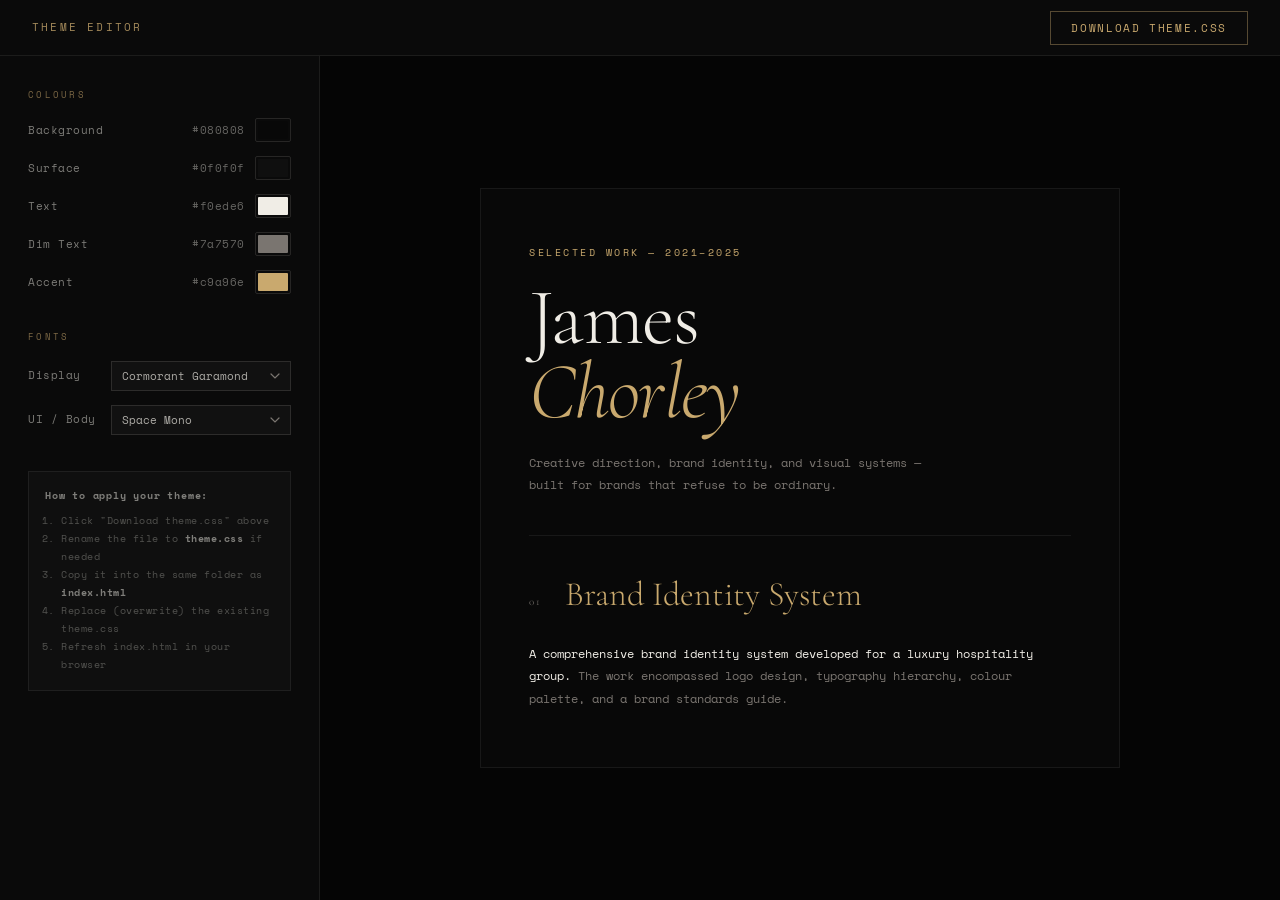
==== editor.html @ 2ec9a250 "Extract CSS into style.css + theme.css, add visual theme editor - Move all CSS out of index.html inl" ====
<!DOCTYPE html>
<html lang="en">
<head>
  <meta charset="UTF-8" />
  <meta name="viewport" content="width=device-width, initial-scale=1.0" />
  <title>Theme Editor — Portfolio</title>
  <link id="theme-link" rel="stylesheet" href="theme.css" />
  <link id="preview-fonts-link" rel="stylesheet" href="" />
  <style>
    *, *::before, *::after { box-sizing: border-box; margin: 0; padding: 0; }

    body {
      background: #0a0a0a;
      color: #d0cdc6;
      font-family: 'Space Mono', monospace, monospace;
      font-size: 12px;
      line-height: 1.6;
      min-height: 100vh;
    }

    /* ── Header ── */
    #editor-header {
      height: 56px;
      display: flex;
      align-items: center;
      justify-content: space-between;
      padding: 0 32px;
      border-bottom: 1px solid rgba(240,237,230,0.08);
      position: sticky;
      top: 0;
      z-index: 10;
      background: #0a0a0a;
    }

    #editor-header h1 {
      font-size: 11px;
      letter-spacing: 0.2em;
      text-transform: uppercase;
      color: rgba(201,169,110,0.8);
      font-weight: 400;
    }

    #btn-download {
      background: none;
      border: 1px solid rgba(201,169,110,0.4);
      color: #c9a96e;
      cursor: pointer;
      font-family: inherit;
      font-size: 11px;
      letter-spacing: 0.15em;
      text-transform: uppercase;
      padding: 8px 20px;
      transition: background 0.2s, border-color 0.2s;
    }
    #btn-download:hover {
      background: rgba(201,169,110,0.08);
      border-color: #c9a96e;
    }

    /* ── Layout ── */
    #editor-body {
      display: grid;
      grid-template-columns: 320px 1fr;
      height: calc(100vh - 56px);
    }

    /* ── Controls panel ── */
    #controls {
      border-right: 1px solid rgba(240,237,230,0.08);
      padding: 32px 28px;
      overflow-y: auto;
    }

    .control-section {
      margin-bottom: 36px;
    }

    .control-section-label {
      font-size: 9px;
      letter-spacing: 0.25em;
      text-transform: uppercase;
      color: rgba(201,169,110,0.6);
      margin-bottom: 16px;
    }

    .control-row {
      display: flex;
      align-items: center;
      justify-content: space-between;
      margin-bottom: 14px;
    }

    .control-label {
      font-size: 11px;
      color: rgba(240,237,230,0.5);
      letter-spacing: 0.05em;
    }

    .color-swatch-wrap {
      display: flex;
      align-items: center;
      gap: 10px;
    }

    .color-hex {
      font-size: 11px;
      color: rgba(240,237,230,0.4);
      letter-spacing: 0.05em;
      width: 56px;
      text-align: right;
    }

    input[type="color"] {
      width: 36px;
      height: 24px;
      border: 1px solid rgba(240,237,230,0.12);
      border-radius: 2px;
      background: none;
      cursor: pointer;
      padding: 2px;
    }
    input[type="color"]::-webkit-color-swatch-wrapper { padding: 0; }
    input[type="color"]::-webkit-color-swatch { border: none; border-radius: 1px; }

    select {
      background: #111;
      border: 1px solid rgba(240,237,230,0.12);
      color: rgba(240,237,230,0.7);
      font-family: inherit;
      font-size: 11px;
      padding: 6px 10px;
      cursor: pointer;
      width: 180px;
      appearance: none;
      -webkit-appearance: none;
      background-image: url("data:image/svg+xml,%3Csvg xmlns='http://www.w3.org/2000/svg' width='10' height='6' viewBox='0 0 10 6'%3E%3Cpath d='M1 1l4 4 4-4' stroke='%237a7570' stroke-width='1.2' fill='none' stroke-linecap='round'/%3E%3C/svg%3E");
      background-repeat: no-repeat;
      background-position: right 10px center;
    }
    select:focus { outline: 1px solid rgba(201,169,110,0.4); }

    /* ── Instructions ── */
    #instructions {
      margin-top: 8px;
      padding: 16px;
      border: 1px solid rgba(240,237,230,0.07);
      background: rgba(240,237,230,0.02);
    }

    #instructions p {
      font-size: 10px;
      letter-spacing: 0.08em;
      color: rgba(240,237,230,0.35);
      margin-bottom: 6px;
    }
    #instructions p:last-child { margin-bottom: 0; }
    #instructions strong {
      color: rgba(240,237,230,0.5);
    }
    #instructions ol {
      margin: 8px 0 0 16px;
    }
    #instructions li {
      font-size: 10px;
      letter-spacing: 0.05em;
      color: rgba(240,237,230,0.3);
      line-height: 1.8;
    }

    /* ── Preview panel ── */
    #preview-wrap {
      overflow-y: auto;
      display: flex;
      align-items: center;
      justify-content: center;
      padding: 48px;
      background: #050505;
    }

    #preview {
      width: 100%;
      max-width: 640px;
      padding: 56px 48px;
      background: var(--preview-bg, #080808);
      border: 1px solid var(--preview-border, rgba(240,237,230,0.07));
    }

    /* Preview elements — all use CSS vars set on #preview */
    .pv-eyebrow {
      font-size: 10px;
      letter-spacing: 0.25em;
      text-transform: uppercase;
      color: var(--preview-gold, #c9a96e);
      margin-bottom: 20px;
      font-family: var(--preview-font-ui, 'Space Mono', monospace);
    }

    .pv-name {
      font-family: var(--preview-font-display, 'Cormorant Garamond', serif);
      font-size: clamp(42px, 7vw, 80px);
      font-weight: 300;
      line-height: 0.92;
      letter-spacing: -0.02em;
      color: var(--preview-text, #f0ede6);
      margin-bottom: 24px;
    }
    .pv-name em {
      font-style: italic;
      color: var(--preview-gold, #c9a96e);
    }

    .pv-tagline {
      font-family: var(--preview-font-ui, 'Space Mono', monospace);
      font-size: 12px;
      line-height: 1.8;
      color: var(--preview-text-dim, #7a7570);
      max-width: 400px;
      margin-bottom: 40px;
    }

    .pv-divider {
      border: none;
      border-top: 1px solid var(--preview-border, rgba(240,237,230,0.07));
      margin: 32px 0;
    }

    .pv-project-row {
      display: flex;
      align-items: baseline;
      gap: 24px;
    }

    .pv-num {
      font-family: var(--preview-font-display, 'Cormorant Garamond', serif);
      font-size: 11px;
      letter-spacing: 0.15em;
      color: var(--preview-text-dim, #7a7570);
      font-weight: 300;
    }

    .pv-title {
      font-family: var(--preview-font-display, 'Cormorant Garamond', serif);
      font-size: clamp(22px, 3.5vw, 34px);
      font-weight: 300;
      color: var(--preview-gold, #c9a96e);
    }

    .pv-body {
      font-family: var(--preview-font-ui, 'Space Mono', monospace);
      font-size: 12px;
      line-height: 1.9;
      color: var(--preview-text, #f0ede6);
      margin-top: 20px;
    }
    .pv-body span {
      color: var(--preview-text-dim, #7a7570);
    }
  </style>
</head>
<body>

  <header id="editor-header">
    <h1>Theme Editor</h1>
    <button id="btn-download" onclick="downloadTheme()">Download theme.css</button>
  </header>

  <div id="editor-body">

    <!-- ── Controls ── -->
    <aside id="controls">

      <div class="control-section">
        <div class="control-section-label">Colours</div>

        <div class="control-row">
          <span class="control-label">Background</span>
          <div class="color-swatch-wrap">
            <span class="color-hex" id="hex-bg"></span>
            <input type="color" id="picker-bg" oninput="onColorChange('bg', this.value)" />
          </div>
        </div>

        <div class="control-row">
          <span class="control-label">Surface</span>
          <div class="color-swatch-wrap">
            <span class="color-hex" id="hex-bg-surface"></span>
            <input type="color" id="picker-bg-surface" oninput="onColorChange('bgSurface', this.value)" />
          </div>
        </div>

        <div class="control-row">
          <span class="control-label">Text</span>
          <div class="color-swatch-wrap">
            <span class="color-hex" id="hex-text"></span>
            <input type="color" id="picker-text" oninput="onColorChange('text', this.value)" />
          </div>
        </div>

        <div class="control-row">
          <span class="control-label">Dim Text</span>
          <div class="color-swatch-wrap">
            <span class="color-hex" id="hex-text-dim"></span>
            <input type="color" id="picker-text-dim" oninput="onColorChange('textDim', this.value)" />
          </div>
        </div>

        <div class="control-row">
          <span class="control-label">Accent</span>
          <div class="color-swatch-wrap">
            <span class="color-hex" id="hex-gold"></span>
            <input type="color" id="picker-gold" oninput="onColorChange('gold', this.value)" />
          </div>
        </div>
      </div>

      <div class="control-section">
        <div class="control-section-label">Fonts</div>

        <div class="control-row">
          <span class="control-label">Display</span>
          <select id="display-font" onchange="onFontChange()">
            <option value="Cormorant Garamond">Cormorant Garamond</option>
            <option value="Playfair Display">Playfair Display</option>
            <option value="EB Garamond">EB Garamond</option>
            <option value="DM Serif Display">DM Serif Display</option>
            <option value="Libre Baskerville">Libre Baskerville</option>
          </select>
        </div>

        <div class="control-row">
          <span class="control-label">UI / Body</span>
          <select id="ui-font" onchange="onFontChange()">
            <option value="Space Mono">Space Mono</option>
            <option value="JetBrains Mono">JetBrains Mono</option>
            <option value="IBM Plex Mono">IBM Plex Mono</option>
            <option value="Fira Code">Fira Code</option>
            <option value="Courier Prime">Courier Prime</option>
          </select>
        </div>
      </div>

      <div id="instructions">
        <p><strong>How to apply your theme:</strong></p>
        <ol>
          <li>Click "Download theme.css" above</li>
          <li>Rename the file to <strong>theme.css</strong> if needed</li>
          <li>Copy it into the same folder as <strong>index.html</strong></li>
          <li>Replace (overwrite) the existing theme.css</li>
          <li>Refresh index.html in your browser</li>
        </ol>
      </div>

    </aside>

    <!-- ── Preview ── -->
    <main id="preview-wrap">
      <div id="preview">
        <p class="pv-eyebrow">Selected Work — 2021–2025</p>
        <h1 class="pv-name">James<br><em>Chorley</em></h1>
        <p class="pv-tagline">Creative direction, brand identity, and visual systems — built for brands that refuse to be ordinary.</p>
        <hr class="pv-divider" />
        <div class="pv-project-row">
          <span class="pv-num">01</span>
          <span class="pv-title">Brand Identity System</span>
        </div>
        <p class="pv-body">A comprehensive brand identity system developed for a luxury hospitality group. <span>The work encompassed logo design, typography hierarchy, colour palette, and a brand standards guide.</span></p>
      </div>
    </main>

  </div>

  <script>
    /* ── Font data ──────────────────────────────────────────────── */
    const DISPLAY_FONTS = [
      { name: 'Cormorant Garamond', stack: "'Cormorant Garamond', serif",
        url: 'family=Cormorant+Garamond:ital,wght@0,300;0,400;0,500;0,600;1,300;1,400' },
      { name: 'Playfair Display',   stack: "'Playfair Display', serif",
        url: 'family=Playfair+Display:ital,wght@0,300;0,400;0,500;0,600;1,400' },
      { name: 'EB Garamond',        stack: "'EB Garamond', serif",
        url: 'family=EB+Garamond:ital,wght@0,300;0,400;0,500;1,400' },
      { name: 'DM Serif Display',   stack: "'DM Serif Display', serif",
        url: 'family=DM+Serif+Display:ital,wght@0,400;1,400' },
      { name: 'Libre Baskerville',  stack: "'Libre Baskerville', serif",
        url: 'family=Libre+Baskerville:wght@400;700' },
    ];

    const UI_FONTS = [
      { name: 'Space Mono',     stack: "'Space Mono', monospace",
        url: 'family=Space+Mono:ital,wght@0,400;0,700;1,400' },
      { name: 'JetBrains Mono', stack: "'JetBrains Mono', monospace",
        url: 'family=JetBrains+Mono:ital,wght@0,300;0,400;0,700' },
      { name: 'IBM Plex Mono',  stack: "'IBM Plex Mono', monospace",
        url: 'family=IBM+Plex+Mono:ital,wght@0,300;0,400;0,700' },
      { name: 'Fira Code',      stack: "'Fira Code', monospace",
        url: 'family=Fira+Code:wght@300;400;700' },
      { name: 'Courier Prime',  stack: "'Courier Prime', monospace",
        url: 'family=Courier+Prime:wght@400;700' },
    ];

    /* ── State ──────────────────────────────────────────────────── */
    const state = {
      bg:        '#080808',
      bgSurface: '#0f0f0f',
      text:      '#f0ede6',
      textDim:   '#7a7570',
      gold:      '#c9a96e',
      displayFont: 'Cormorant Garamond',
      uiFont:      'Space Mono',
    };

    /* ── Utilities ──────────────────────────────────────────────── */
    function rgbToHex(rgb) {
      if (!rgb) return null;
      // Handle hex already
      if (rgb.startsWith('#')) return rgb.toLowerCase();
      const m = rgb.match(/\d+/g);
      if (!m || m.length < 3) return null;
      return '#' + m.slice(0, 3).map(n => parseInt(n).toString(16).padStart(2, '0')).join('');
    }

    function hexToRgba(hex, alpha) {
      const r = parseInt(hex.slice(1, 3), 16);
      const g = parseInt(hex.slice(3, 5), 16);
      const b = parseInt(hex.slice(5, 7), 16);
      return `rgba(${r}, ${g}, ${b}, ${alpha})`;
    }

    function extractFontName(val) {
      // e.g. "'Cormorant Garamond', serif" → "Cormorant Garamond"
      const m = val.match(/['"]([^'"]+)['"]/);
      return m ? m[1] : val;
    }

    function setPickerValue(pickerId, hex) {
      const el = document.getElementById(pickerId);
      if (el && hex) el.value = hex;
    }

    function setHexLabel(labelId, hex) {
      const el = document.getElementById(labelId);
      if (el && hex) el.textContent = hex;
    }

    function setDropdownValue(selectId, name) {
      const el = document.getElementById(selectId);
      if (!el) return;
      for (let i = 0; i < el.options.length; i++) {
        if (el.options[i].value === name) { el.selectedIndex = i; return; }
      }
    }

    function getFont(list, name) {
      return list.find(f => f.name === name) || list[0];
    }

    /* ── Read theme on load ─────────────────────────────────────── */
    window.addEventListener('load', () => {
      const cs = getComputedStyle(document.documentElement);

      const readColor = (token, fallback) => {
        const raw = cs.getPropertyValue(token).trim();
        return rgbToHex(raw) || fallback;
      };

      state.bg        = readColor('--bg',         '#080808');
      state.bgSurface = readColor('--bg-surface',  '#0f0f0f');
      state.text      = readColor('--text',         '#f0ede6');
      state.textDim   = readColor('--text-dim',     '#7a7570');
      state.gold      = readColor('--gold',         '#c9a96e');

      const displayRaw = cs.getPropertyValue('--font-display').trim();
      const uiRaw      = cs.getPropertyValue('--font-ui').trim();
      state.displayFont = displayRaw ? extractFontName(displayRaw) : 'Cormorant Garamond';
      state.uiFont      = uiRaw      ? extractFontName(uiRaw)      : 'Space Mono';

      // Push to pickers
      setPickerValue('picker-bg',         state.bg);
      setPickerValue('picker-bg-surface', state.bgSurface);
      setPickerValue('picker-text',       state.text);
      setPickerValue('picker-text-dim',   state.textDim);
      setPickerValue('picker-gold',       state.gold);

      setDropdownValue('display-font', state.displayFont);
      setDropdownValue('ui-font',      state.uiFont);

      updatePreview();
    });

    /* ── Event handlers ─────────────────────────────────────────── */
    function onColorChange(key, value) {
      state[key] = value;
      setHexLabel('hex-' + { bg:'bg', bgSurface:'bg-surface', text:'text', textDim:'text-dim', gold:'gold' }[key], value);
      updatePreview();
    }

    function onFontChange() {
      state.displayFont = document.getElementById('display-font').value;
      state.uiFont      = document.getElementById('ui-font').value;
      updatePreview();
    }

    /* ── Update preview ─────────────────────────────────────────── */
    function updatePreview() {
      const pv = document.getElementById('preview');
      const displayFont = getFont(DISPLAY_FONTS, state.displayFont);
      const uiFont      = getFont(UI_FONTS,      state.uiFont);

      // Update hex labels alongside pickers
      setHexLabel('hex-bg',         state.bg);
      setHexLabel('hex-bg-surface', state.bgSurface);
      setHexLabel('hex-text',       state.text);
      setHexLabel('hex-text-dim',   state.textDim);
      setHexLabel('hex-gold',       state.gold);

      // Colours on preview element
      pv.style.setProperty('--preview-bg',        state.bg);
      pv.style.setProperty('--preview-text',       state.text);
      pv.style.setProperty('--preview-text-dim',   state.textDim);
      pv.style.setProperty('--preview-gold',       state.gold);
      pv.style.setProperty('--preview-border',     hexToRgba(state.text, 0.07));
      pv.style.setProperty('--preview-gold-dim',   hexToRgba(state.gold, 0.15));

      // Fonts on preview element
      pv.style.setProperty('--preview-font-display', displayFont.stack);
      pv.style.setProperty('--preview-font-ui',      uiFont.stack);

      // Load fonts
      const fontsUrl = 'https://fonts.googleapis.com/css2?' +
        displayFont.url + '&' + uiFont.url + '&display=swap';
      document.getElementById('preview-fonts-link').href = fontsUrl;
    }

    /* ── Download ───────────────────────────────────────────────── */
    function downloadTheme() {
      const displayFont = getFont(DISPLAY_FONTS, state.displayFont);
      const uiFont      = getFont(UI_FONTS,      state.uiFont);

      const css = `/* Generated by Theme Editor */
@import url('https://fonts.googleapis.com/css2?${displayFont.url}&${uiFont.url}&display=swap');

:root {
  /* Fonts */
  --font-display: ${displayFont.stack};
  --font-ui:      ${uiFont.stack};

  /* Core colours */
  --bg:          ${state.bg};
  --bg-surface:  ${state.bgSurface};
  --text:        ${state.text};
  --text-dim:    ${state.textDim};
  --gold:        ${state.gold};

  /* Derived */
  --gold-dim:    ${hexToRgba(state.gold, 0.15)};
  --gold-glow:   ${hexToRgba(state.gold, 0.06)};
  --border:      ${hexToRgba(state.text, 0.07)};

  /* Layout constants */
  --scroll-h:    280px;
  --header-h:    64px;
}
`;

      const blob = new Blob([css], { type: 'text/css' });
      const url  = URL.createObjectURL(blob);
      const a    = document.createElement('a');
      a.href     = url;
      a.download = 'theme.css';
      a.click();
      URL.revokeObjectURL(url);
    }
  </script>
</body>
</html>
---- theme.css ----
/* Generated by Theme Editor — replace this file to retheme the portfolio */
@import url('https://fonts.googleapis.com/css2?family=Cormorant+Garamond:ital,wght@0,300;0,400;0,500;0,600;1,300;1,400&family=Space+Mono:ital,wght@0,400;0,700;1,400&display=swap');

:root {
  /* Fonts */
  --font-display: 'Cormorant Garamond', serif;
  --font-ui:      'Space Mono', monospace;

  /* Core colours */
  --bg:          #080808;
  --bg-surface:  #0f0f0f;
  --text:        #f0ede6;
  --text-dim:    #7a7570;
  --gold:        #c9a96e;

  /* Derived (auto-computed from core colours above) */
  --gold-dim:    rgba(201, 169, 110, 0.15);
  --gold-glow:   rgba(201, 169, 110, 0.06);
  --border:      rgba(240, 237, 230, 0.07);

  /* Layout constants */
  --scroll-h:    280px;
  --header-h:    64px;
}
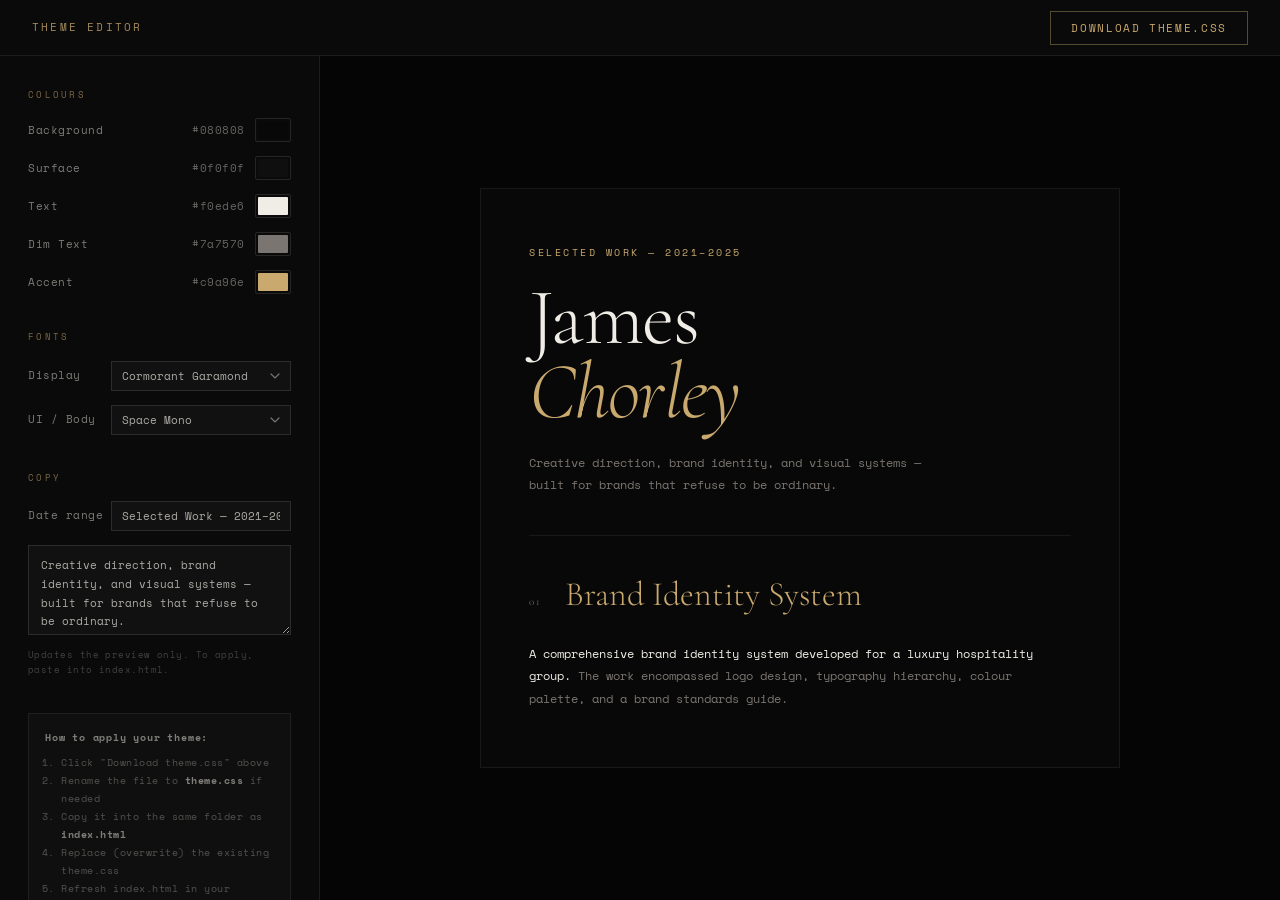
==== commit 2ddeca93: "Expand font options and add copy editing to theme editor - Add Bodoni Moda, Fraunces, Gilda Display " ====
--- a/editor.html
+++ b/editor.html
@@ -110,6 +110,19 @@
       text-align: right;
     }
 
+    input[type="text"] {
+      background: #111;
+      border: 1px solid rgba(240,237,230,0.12);
+      color: rgba(240,237,230,0.7);
+      font-family: inherit;
+      font-size: 11px;
+      padding: 6px 10px;
+      width: 180px;
+    }
+    input[type="text"]:focus {
+      outline: 1px solid rgba(201,169,110,0.4);
+    }
+
     input[type="color"] {
       width: 36px;
       height: 24px;
@@ -139,6 +152,30 @@
     }
     select:focus { outline: 1px solid rgba(201,169,110,0.4); }
 
+    /* ── Copy textarea ── */
+    textarea {
+      background: #111;
+      border: 1px solid rgba(240,237,230,0.12);
+      color: rgba(240,237,230,0.7);
+      font-family: inherit;
+      font-size: 11px;
+      line-height: 1.7;
+      padding: 10px 12px;
+      width: 100%;
+      resize: vertical;
+      min-height: 90px;
+    }
+    textarea:focus {
+      outline: 1px solid rgba(201,169,110,0.4);
+    }
+    .copy-note {
+      margin-top: 8px;
+      font-size: 9px;
+      letter-spacing: 0.05em;
+      color: rgba(240,237,230,0.25);
+      line-height: 1.6;
+    }
+
     /* ── Instructions ── */
     #instructions {
       margin-top: 8px;
@@ -324,6 +361,9 @@
             <option value="EB Garamond">EB Garamond</option>
             <option value="DM Serif Display">DM Serif Display</option>
             <option value="Libre Baskerville">Libre Baskerville</option>
+            <option value="Bodoni Moda">Bodoni Moda</option>
+            <option value="Fraunces">Fraunces</option>
+            <option value="Gilda Display">Gilda Display</option>
           </select>
         </div>
 
@@ -335,8 +375,26 @@
             <option value="IBM Plex Mono">IBM Plex Mono</option>
             <option value="Fira Code">Fira Code</option>
             <option value="Courier Prime">Courier Prime</option>
+            <option value="Roboto Mono">Roboto Mono</option>
+            <option value="Inconsolata">Inconsolata</option>
+            <option value="Source Code Pro">Source Code Pro</option>
+            <option value="Overpass Mono">Overpass Mono</option>
+            <option value="Martian Mono">Martian Mono</option>
+            <option value="Syne Mono">Syne Mono</option>
+            <option value="Anonymous Pro">Anonymous Pro</option>
+            <option value="Share Tech Mono">Share Tech Mono</option>
           </select>
         </div>
+      </div>
+
+      <div class="control-section">
+        <div class="control-section-label">Copy</div>
+        <div class="control-row">
+          <span class="control-label">Date range</span>
+          <input type="text" id="eyebrow-input" oninput="onEyebrowChange()" value="Selected Work — 2021–2025" />
+        </div>
+        <textarea id="tagline-input" oninput="onTaglineChange()" placeholder="Your about / tagline copy…">Creative direction, brand identity, and visual systems — built for brands that refuse to be ordinary.</textarea>
+        <p class="copy-note">Updates the preview only. To apply, paste into index.html.</p>
       </div>
 
       <div id="instructions">
@@ -382,6 +440,12 @@
         url: 'family=DM+Serif+Display:ital,wght@0,400;1,400' },
       { name: 'Libre Baskerville',  stack: "'Libre Baskerville', serif",
         url: 'family=Libre+Baskerville:wght@400;700' },
+      { name: 'Bodoni Moda',        stack: "'Bodoni Moda', serif",
+        url: 'family=Bodoni+Moda:ital,opsz,wght@0,6..96,400;0,6..96,700;1,6..96,400' },
+      { name: 'Fraunces',           stack: "'Fraunces', serif",
+        url: 'family=Fraunces:ital,opsz,wght@0,9..144,300;0,9..144,400;1,9..144,300;1,9..144,400' },
+      { name: 'Gilda Display',      stack: "'Gilda Display', serif",
+        url: 'family=Gilda+Display' },
     ];
 
     const UI_FONTS = [
@@ -395,6 +459,22 @@
         url: 'family=Fira+Code:wght@300;400;700' },
       { name: 'Courier Prime',  stack: "'Courier Prime', monospace",
         url: 'family=Courier+Prime:wght@400;700' },
+      { name: 'Roboto Mono',    stack: "'Roboto Mono', monospace",
+        url: 'family=Roboto+Mono:ital,wght@0,300;0,400;0,700;1,400' },
+      { name: 'Inconsolata',      stack: "'Inconsolata', monospace",
+        url: 'family=Inconsolata:wght@300;400;700' },
+      { name: 'Source Code Pro',  stack: "'Source Code Pro', monospace",
+        url: 'family=Source+Code+Pro:ital,wght@0,300;0,400;0,700;1,400' },
+      { name: 'Overpass Mono',    stack: "'Overpass Mono', monospace",
+        url: 'family=Overpass+Mono:wght@300;400;700' },
+      { name: 'Martian Mono',     stack: "'Martian Mono', monospace",
+        url: 'family=Martian+Mono:wght@300;400;700' },
+      { name: 'Syne Mono',        stack: "'Syne Mono', monospace",
+        url: 'family=Syne+Mono' },
+      { name: 'Anonymous Pro',    stack: "'Anonymous Pro', monospace",
+        url: 'family=Anonymous+Pro:ital,wght@0,400;0,700;1,400' },
+      { name: 'Share Tech Mono',  stack: "'Share Tech Mono', monospace",
+        url: 'family=Share+Tech+Mono' },
     ];
 
     /* ── State ──────────────────────────────────────────────────── */
@@ -406,6 +486,8 @@
       gold:      '#c9a96e',
       displayFont: 'Cormorant Garamond',
       uiFont:      'Space Mono',
+      eyebrow:     'Selected Work — 2021–2025',
+      tagline:     'Creative direction, brand identity, and visual systems — built for brands that refuse to be ordinary.',
     };
 
     /* ── Utilities ──────────────────────────────────────────────── */
@@ -499,6 +581,16 @@
       updatePreview();
     }
 
+    function onEyebrowChange() {
+      state.eyebrow = document.getElementById('eyebrow-input').value;
+      updatePreview();
+    }
+
+    function onTaglineChange() {
+      state.tagline = document.getElementById('tagline-input').value;
+      updatePreview();
+    }
+
     /* ── Update preview ─────────────────────────────────────────── */
     function updatePreview() {
       const pv = document.getElementById('preview');
@@ -524,6 +616,10 @@
       pv.style.setProperty('--preview-font-display', displayFont.stack);
       pv.style.setProperty('--preview-font-ui',      uiFont.stack);
 
+      // Copy
+      document.querySelector('.pv-eyebrow').textContent = state.eyebrow;
+      document.querySelector('.pv-tagline').textContent = state.tagline;
+
       // Load fonts
       const fontsUrl = 'https://fonts.googleapis.com/css2?' +
         displayFont.url + '&' + uiFont.url + '&display=swap';
